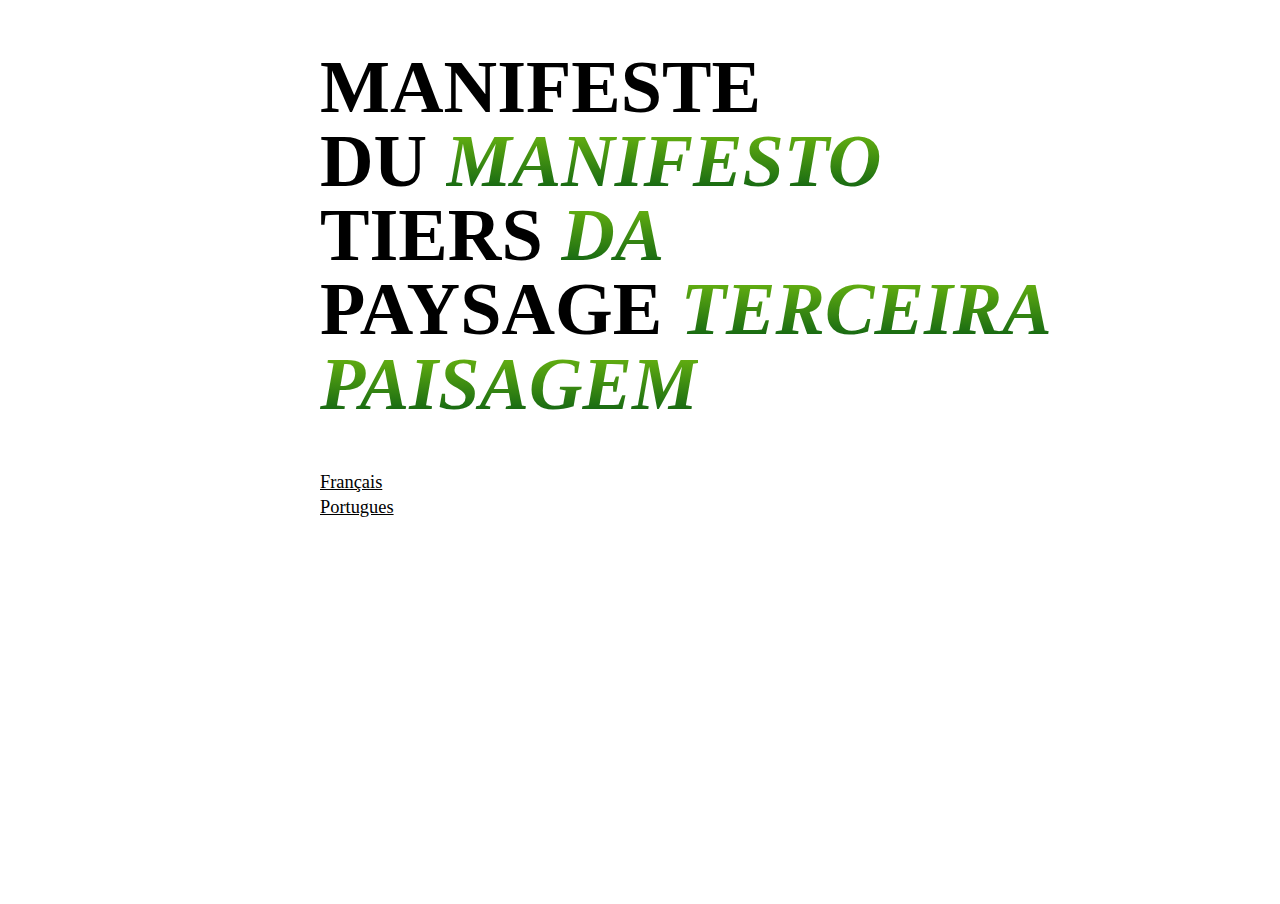
==== index.html @ 645ad901 "Commit initial" ====
<!DOCTYPE html>
<html lang="fr">
<head>
  <meta charset="UTF-8">
  <meta http-equiv="X-UA-Compatible" content="IE=edge">
  <meta name="viewport" content="width=device-width, initial-scale=1.0">
  <title>terceira paisagem</title>
  <link rel="stylesheet" href="terceirapaisagem.css">
</head>
<body>

  <header id="header">
    <h1 class="composite">
      <span>Manifeste</span> <br>
      <span>du</span> <i>MANIFESTO </i> <br>
      <span>tiers</span> <i>DA </i> <br>
      <span>paysage</span> <i>TERCEIRA </i> <br>
      <i>PAISAGEM</i>
    </h1>
    <nav>
      <a href="fr.html">Français</a><br>
      <a href="pt.html">Portugues</a>
    </nav>
    
  </header>

</body>
</html>
---- terceirapaisagem.css ----
/* ------------------------------------------ faces */

@font-face {
  font-family: "Arlt";
  src: url(fonts/arlt/ArltBlanca.ttf) format("truetype");
  font-weight: normal;
  font-style: normal;
}
@font-face {
  font-family: "Arlt";
  src: url(fonts/arlt/ArltBlanca-Italic.ttf) format("truetype");
  font-weight: normal;
  font-style: italic;
}
@font-face {
  font-family: "Arlt";
  src: url(fonts/arlt/ArltGris.ttf) format("truetype");
  font-weight: bold;
  font-style: normal;
}

/* @link https://utopia.fyi/type/calculator?c=320,18,1.25,1140,22,1.2,5,2,&s=0.75|0.5|0.25,1.5|2|3|4|6, */

:root {
  --step--2: clamp(0.69rem, calc(0.51rem + 0.25vw), 0.56rem);
  --step--1: clamp(0.70rem, calc(0.59rem + 0.53vw), 0.97rem);
  --step-0: clamp(0.88rem, calc(0.68rem + 0.98vw), 1.38rem);
  --step-1: clamp(1.09rem, calc(0.76rem + 1.66vw), 1.94rem);
  --step-2: clamp(1.37rem, calc(0.83rem + 2.70vw), 2.75rem);
  --step-3: clamp(1.71rem, calc(0.86rem + 4.25vw), 3.89rem);
  --step-4: clamp(2.14rem, calc(0.82rem + 6.56vw), 5.50rem);
  --step-5: clamp(7.77rem, calc(0.68rem + 9.96vw), 2.67rem);
  --green: rgb(2, 86, 19);
  --lightgreen: rgb(8, 126, 31);
  --gradient: linear-gradient(0deg, var(--green) 0%, rgb(120, 194, 16) 100%);
}

/* ------------------------------------------ commons */

*, *::after, *::before { box-sizing: border-box;}
body{
  font-family: "Arlt";
  font-size: clamp(0.90rem, calc(0.80rem + 0.48vw), 1.15rem);
  line-height: 1.35;
  margin: 0 2em 0 25%;  
  counter-reset: figures;
}

/* ------------------------------------------ layout */

section, #blockquote, header { margin-bottom: 30vw; }
#blockquote,
section {
  max-width: 32em;
}

/* ------------------------------------------ typeset */

h1 {
  width: 1em;
  font-size: calc(4vw + 1.25em);
  line-height: 1;
  text-transform: uppercase;
}

h2 {
  font-size: 1.25em;
}

h4 {
  font-size: 1em;
  font-weight: bold;
}

a {
  text-decoration: underline;
  color: currentColor;
}
/* ------------------------------------------ homepage */
.composite { width: auto; }
.composite i { 
  background-image:  var(--gradient);
  -webkit-background-clip: text;
  -webkit-text-fill-color: transparent; 
}



/* ------------------------------------------ #blockquote */

#blockquote{
  font-size: 2em;
  margin-right: 0;
  margin-left: 0;
}

.text {
  max-width: 26em;
  font-size: 2em;
}
/* .text p { margin: 0 0 0 2em; } */
.text h2 {
  text-transform: uppercase;
}
.text h4 {
  margin-bottom: 0;
}
.text h4 + p{
  margin-top: 0;
}
.enum {
  display: inline-block;
  margin-left: -2em;
  min-width: 2em;
}
.text .enum::after {
  content: " —";
}
h2 .enum::after {
  display: none;
}
h2 .enum {
  display: inline-block;
  text-indent: calc(-2em * 1.25);
}


/* ------------------------------------------ notes */
.fn_ref_number {
  display: inline-block;
  margin-left: -4em;
  min-width: 4em; 
}
.fns_container .fn_ref{
  display: block;
  max-width: 32em;
  font-size: .5em; 
  padding-left: 4em;
  margin-bottom: 1em;
} 

.fn_call{
  /* text-align: top; */
  position: relative;
  top: -.4em;
  font-size: .6em;
  text-decoration: underline;
  display: inline;
  margin: 0 .15em;
}

.fn { display: none;}


/* ------------------------------------------ footer */
footer {
  max-width: 42em;
  font-size: .85em; 
}

/* ------------------------------------------ index */
ul{
  list-style: none;
  padding-left: 3em;
}
ul .enum {
  margin-left: -3em;
  min-width: 3em;
  text-align: right;
  padding-right: 1em;
}
/* ------------------------------------------ figures */
img {
  max-width: 100%;
  display: block;
  mix-blend-mode: color-dodge;
}

figure{
  counter-increment: figures;
  margin: 2em 0;
  position: relative;
  background: white;  
  background: var(--gradient);
  background-attachment: fixed; 
}
figure::before{
  content: "fig. " counter(figures);
  position: absolute;
  background: white;
  margin-left: calc(-2em * 2);
  font-size: .5em;
  font-style: italic;
  color: var(--lightgreen);
}
figure::after {
  /* content: "";
  position: absolute;
  pointer-events: none;
  top: 0;
  left: 0;
  right: 0;
  bottom: 0;
  /* mix-blend-mode: color;
  background-attachment: fixed;  */
}
figcaption { 
  margin: 0;
  padding-top: 1em; font-size: .75em ; text-align: center; font-style: italic; 
  background: white;
  color: var(--lightgreen);

}
figcaption p { margin: 0;}
table{ font-size: inherit; display: none;}
table * { font-size: inherit;}

/* ------------------------------------------ nav */
#nav {
  position: fixed;
  left: 0;
  bottom: 0;
  margin: 0;
  padding: 0;
  max-width: 20%;
  padding: 1em;
  opacity: .4;
  transition: all 150ms;
  transform: translateX(-100%);
}
#nav a {
  opacity: .6;
  transition: all 150ms;
}
#nav:hover{
  opacity: 1;
}
#nav.visible {
  transform: translateX(0);
}
#nav .active a {
  /* opacity: 1; */
}
#nav .active .enum,
#nav a:hover .enum {
  margin-left: 0;
  text-align: left;
  min-width: auto;
}
#nav a:hover{
  opacity: 1;
}
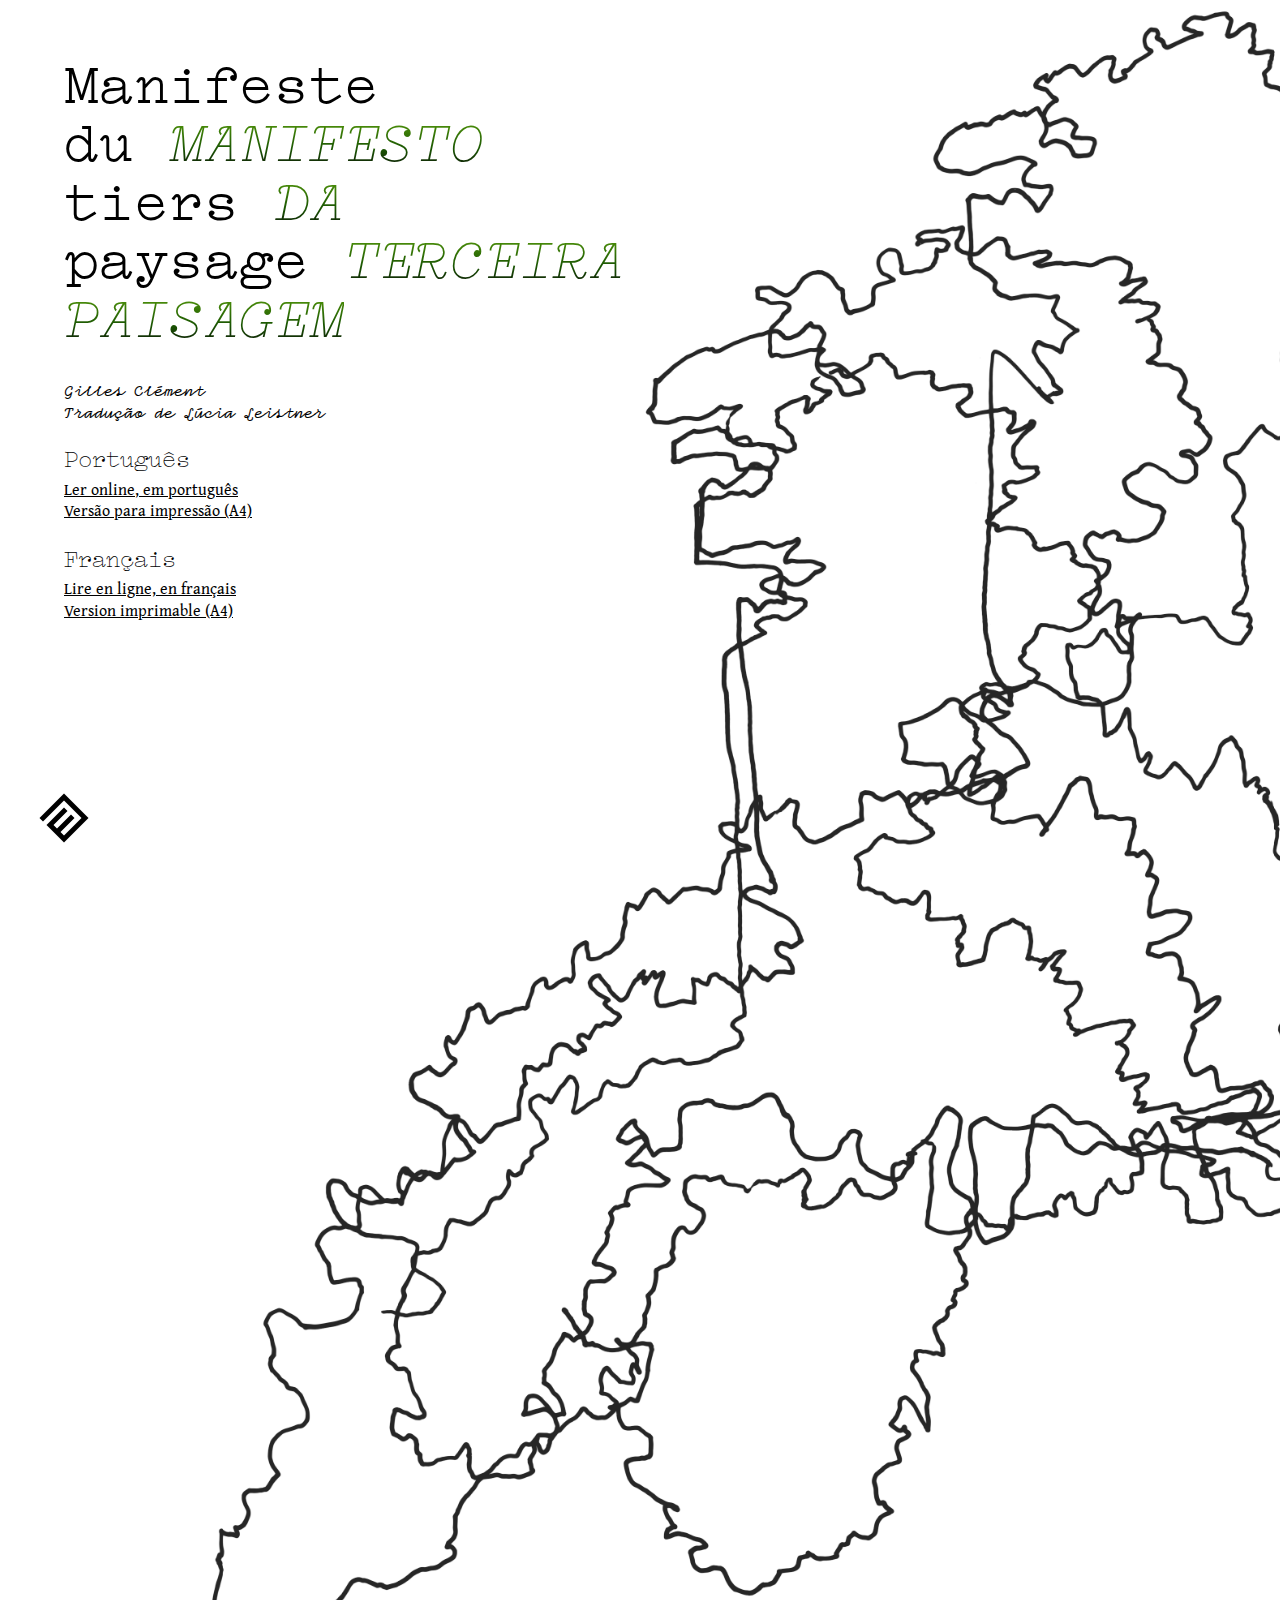
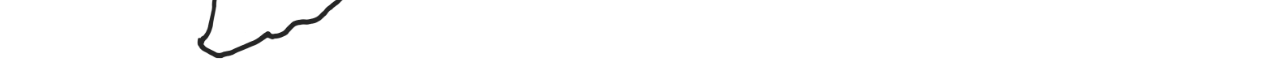
==== commit 29e763e5: "Update" ====
--- a/index.html
+++ b/index.html
@@ -4,25 +4,45 @@
   <meta charset="UTF-8">
   <meta http-equiv="X-UA-Compatible" content="IE=edge">
   <meta name="viewport" content="width=device-width, initial-scale=1.0">
-  <title>terceira paisagem</title>
-  <link rel="stylesheet" href="terceirapaisagem.css">
+  <title>Terceira paisagem</title>
+  <link rel="stylesheet" href="css/terceirapaisagem.css">
+
 </head>
 <body>
 
-  <header id="header">
-    <h1 class="composite">
-      <span>Manifeste</span> <br>
-      <span>du</span> <i>MANIFESTO </i> <br>
-      <span>tiers</span> <i>DA </i> <br>
-      <span>paysage</span> <i>TERCEIRA </i> <br>
-      <i>PAISAGEM</i>
-    </h1>
-    <nav>
-      <a href="fr.html">Français</a><br>
-      <a href="pt.html">Portugues</a>
-    </nav>
-    
-  </header>
+    <header id="header">
+      <div>
+        <h1 class="composite">
+          <span>Manifeste</span> <br>
+          <span>du</span> <i>MANIFESTO </i> <br>
+          <span>tiers</span> <i>DA </i> <br>
+          <span>paysage</span> <i>TERCEIRA </i> <br>
+          <i>PAISAGEM</i>
+        </h1>
+        <h2>Gilles Clément</h2>
+        <p>Tradução de Lúcia Leistner</p>
+        <article id="home">
+          <h2>Português</h2>
+          <p>
+            <a href="https://maisondeseditions.fr/tp/pt.php">Ler online, em português</a><br>
+            <a href="https://maisondeseditions.fr/tp/pt.php?print">Versão para impressão (A4)</a>
+          </p>
+          <h2>Français</h2>
+          <p>
+
+            <a href="https://maisondeseditions.fr/tp/fr.php">Lire en ligne, en français</a><br>
+            <a href="https://maisondeseditions.fr/tp/fr.php?print">Version imprimable (A4)</a>
+          </p>
+        </article>
+      </div>
+      <figure id="echo">
+        <span class="">
+          <img src="images/echo.nb.png" alt="Echo d’un tiers paysage">
+        </span>
+      </figure>
+    </header>
+
+    <a href="https://maisondeseditions.fr" id="maisondeseditions"><img src="images/logo.svg" alt="Maison des éditions"></a>
 
 </body>
 </html>--- a/css/terceirapaisagem.css
+++ b/css/terceirapaisagem.css
@@ -0,0 +1,511 @@
+/* ------------------------------------------ faces */
+
+@font-face {
+  font-family: "Gentium";
+  src: url(fonts/gentium/GentiumBookPlus-Regular.ttf) format("truetype");
+  font-weight: normal;
+  font-style: normal;
+}
+@font-face {
+  font-family: "Gentium";
+  src: url(fonts/gentium/GentiumBookPlus-Italic.ttf) format("truetype");
+  font-weight: normal;
+  font-style: italic
+}
+@font-face {
+  font-family: "Gentium";
+  src: url(fonts/gentium/GentiumBookPlus-Bold.ttf) format("truetype");
+  font-weight: bold;
+  font-style: normal;
+}
+@font-face {
+  font-family: "Gentium";
+  src: url(fonts/gentium/GentiumBookPlus-BoldItalic.ttf) format("truetype");
+  font-weight: bold;
+  font-style: italic;
+}
+
+@font-face {
+  font-family: "Compagnon";
+  src: url(fonts/compagnon/Compagnon-Bold.woff2) format("woff2");
+  font-weight: bold;
+  font-style: normal;
+}
+@font-face {
+  font-family: "Compagnon";
+  src: url(fonts/compagnon/Compagnon-Italic.woff2) format("woff2");
+  font-weight: normal;
+  font-style: italic;
+}
+@font-face {
+  font-family: "Compagnon";
+  src: url(fonts/compagnon/Compagnon-Light.woff2) format("woff2");
+  font-weight: 200;
+  font-style: normal;
+}
+@font-face {
+  font-family: "Compagnon";
+  src: url(fonts/compagnon/Compagnon-Medium.woff2) format("woff2");
+  font-weight: 600;
+  font-style: normal;
+}
+@font-face {
+  font-family: "Compagnon";
+  src: url(fonts/compagnon/Compagnon-Roman.woff2) format("woff2");
+  font-weight: normal;
+  font-style: normal;
+}
+
+/* @link https://utopia.fyi/type/calculator?c=320,18,1.25,1140,22,1.2,5,2,&s=0.75|0.5|0.25,1.5|2|3|4|6, */
+
+:root {
+  --step--2: clamp(0.69rem, calc(0.51rem + 0.25vw), 0.56rem);
+  --step--1: clamp(0.70rem, calc(0.59rem + 0.53vw), 0.97rem);
+  --step-0: clamp(0.88rem, calc(0.68rem + 0.98vw), 1.38rem);
+  --step-1: clamp(1.09rem, calc(0.76rem + 1.66vw), 1.94rem);
+  --step-2: clamp(1.37rem, calc(0.83rem + 2.70vw), 2.75rem);
+  --step-3: clamp(1.71rem, calc(0.86rem + 4.25vw), 3.89rem);
+  --step-4: clamp(2.14rem, calc(0.82rem + 6.56vw), 5.50rem);
+  --step-5: clamp(7.77rem, calc(0.68rem + 9.96vw), 2.67rem);
+  --green: rgb(2, 86, 19);
+  --lightgreen: rgb(22, 126, 8);
+  --gradient: linear-gradient(0deg, rgb(13, 22, 9) 0%, rgb(26, 86, 2) 30%,  rgb(120, 194, 16) 100%);
+}
+
+/* ------------------------------------------ commons */
+
+*, *::after, *::before { box-sizing: border-box;}
+html {
+  font-size: 100%;
+}
+body{
+  font-family: "Gentium";
+  /* font-family: "Sneaky Times"; */
+  font-size: clamp(0.90rem, calc(0.80rem + 0.48vw), 1.15rem);
+  font-size: var(--step--1);
+  font-size: 1rem;
+  line-height: 1.35;
+  margin: 0;
+  counter-reset: figures;
+  overflow-x: hidden;
+}
+
+/* ------------------------------------------ layout */
+
+section, #blockquote, footer { margin: 0 2em 0 25%; }
+section, #blockquote, header { margin-bottom: 30vh; }
+section, #blockquote { max-width: 32em; }
+
+/* ------------------------------------------ typeset */
+
+h1 {
+  /* width: 1em; */
+  font-size: calc(3vw + 1.25em);
+  line-height: 1;
+  /* text-transform: uppercase; */
+  font-family: "Compagnon";
+  font-weight: normal;
+}
+h2 {
+  font-size: 1em;
+}
+
+h4 {
+  font-size: 1em;
+  font-weight: bold;
+}
+
+a {
+  text-decoration: underline;
+  color: currentColor;
+}
+/* ------------------------------------------ nav */
+#tools {
+  position: fixed;
+  top: 1em;
+  left: 1em;
+  z-index: 800;
+}
+#menulink{
+  width: 1em;
+  height: 1em;
+  border-radius: .5em;
+  background: transparent;
+  border: 1px solid;
+  cursor: pointer;
+  position: absolute;
+}
+#menulink  span {
+  clip: rect(1px, 1px, 1px, 1px);
+  clip-path: inset(50%);
+  height: 1px;
+  width: 1px;
+  margin: -1px;
+  overflow: hidden;
+  padding: 0;
+  display: block;
+}
+#menulink :hover {
+  background: #000;
+}
+
+
+/* ------------------------------------------ echo */
+#echo {
+  transform: translateX(25%);
+  margin: 0;
+  width: 100vw;
+  right: 10vw;
+  top: 0;
+  z-index: -1;
+  position: absolute;
+  max-width: 1280px;
+  /* border-bottom: 1px solid turquoise; */
+}
+#echo img {display: block;}
+#echo .image {
+  background-size: 100% 100%;
+}
+#header {
+  padding-bottom:calc(130vw );
+  margin-bottom: 0 !important;
+  /* border-bottom: 1px solid turquoise; */
+}
+#header h1 {
+  margin-top: 0;
+}
+
+#header h2, #header p {
+  font-family: "Compagnon";
+  font-weight: bold;
+  margin: 0;
+}
+
+
+#header div {
+  position: absolute;
+  z-index: 1;
+  padding: 3em 4em ;
+}
+@media screen and (min-width:1280px) {
+  #header {
+    padding-bottom: calc(1676px);
+  }
+}
+/* ------------------------------------------ homepage */
+.composite { width: auto; }
+.composite i { 
+  background-image:  var(--gradient);
+  -webkit-background-clip: text;
+  -webkit-text-fill-color: transparent; 
+}
+#home h2 {
+  font-weight: 200;
+  font-size: 1.5em;
+  margin-top: 1em;
+}
+#home p{
+  font-family: "Gentium";
+  font-weight: normal;
+}
+#maisondeseditions {
+  position: fixed;
+  bottom: 2em;
+  width: 50px;
+  left: 4em;
+  transform: translate(-50%, -50%);
+}
+/* ------------------------------------------ #blockquote */
+
+#blockquote{
+  font-size: 2em;
+}
+#blockquote > :first-child {
+  text-indent: -.5em;
+}
+
+/* .sieyes {
+  font-family: "Compagnon";
+  font-weight: bold;
+  font-style: normal;
+}
+.sieyes em {
+  font-style: normal;
+} */
+
+
+/* ------------------------------------------ text */
+
+.text {
+  max-width: 30em;
+  font-size: var(--step-1);
+}
+/* .text p { margin: 0 0 0 2em; } */
+.text h2 {
+  /* text-transform: uppercase; */
+  font-family: "Compagnon";
+  font-weight: 200;
+}
+.text h4 {
+  margin-bottom: 0;
+}
+.text h4 + p{
+  margin-top: 0;
+}
+.enum {
+  display: inline-block;
+  margin-left: -2em;
+  min-width: 2em;
+}
+.text .enum {
+  font-family: "Compagnon";
+  font-weight: 200;
+}
+.text .enum::after {
+  content: " ";
+}
+h2 .enum::after {
+  display: none;
+}
+h2 .enum {
+  display: inline-block;
+  text-indent: calc(-2em * 1.25);
+}
+
+
+/* ------------------------------------------ notes */
+.fn_ref_number {
+  display: inline-block;
+  margin-left: -4em;
+  min-width: 4em; 
+}
+.fns_container .fn_ref{
+  display: block;
+  max-width: 32em;
+  font-size: 1rem; 
+  padding-left: 4em;
+  margin-bottom: 1em;
+} 
+
+.fn_call{
+  /* text-align: top; */
+  position: relative;
+  top: -.4em;
+  font-size: .6em;
+  text-decoration: underline;
+  display: inline;
+  margin: 0 .15em;
+}
+
+.fn, .ndt { display: none;}
+
+.fn-back { text-decoration: none;}
+/* ------------------------------------------ footer */
+footer {
+  max-width: 42em;
+  padding-bottom: 4em;
+}
+footer p {
+  margin: 0;
+}
+hr {
+  height: 0;
+  background: transparent;
+  border: none;
+  border-bottom: 1px solid;
+  width: 2em;
+  margin: 1em 0;
+}
+
+/* ------------------------------------------ index */
+#index h2 {
+  font-family: "Compagnon";
+  font-style: normal;
+  font-weight: bold;
+  font-size: 1.25em
+}
+#index h3 {
+  font-family: "Compagnon";
+  font-style: normal;
+  font-weight: normal;
+  font-size: 1.25em;
+}
+ul{
+  list-style: none;
+  padding-left: 3em;
+  margin-left: -3em;
+}
+ul .enum {
+  margin-left: -3em;
+  min-width: 3em;
+  text-align: right;
+  padding-right: 1em;
+}
+/* ------------------------------------------ figures */
+img {
+  max-width: 100%;
+  display: block;
+  mix-blend-mode: color-dodge;
+}
+.text figure{
+  counter-increment: figures;
+  margin: 2em 0;
+  position: relative;
+  background: white;  
+  background-attachment: fixed; 
+  display: flex;
+  flex-direction: column;
+  align-items: flex-start;
+}
+.text figure::before{
+  content: "fig. " counter(figures);
+  position: absolute;
+  background: white;
+  margin-left: calc(-2em * 2);
+  font-size: 1rem;
+  /* font-style: italic; */
+  color: var(--lightgreen);
+  font-family: "Compagnon";
+  font-weight: bold;
+  z-index: 2;
+}
+figcaption { 
+  margin: 0;
+  padding: 1.5em 0 2.5em; 
+  text-align: center; 
+  font-style: italic; 
+  font-size: 1rem ; 
+  text-align: left; 
+  /* font-style: normal; */
+  background: white;
+  color: var(--lightgreen);
+  background: white;
+  text-align: center;
+  font-family: Compagnon;
+  font-weight: normal;
+  margin: 0 auto;
+}
+figcaption p { margin: 0;}
+
+figure .image {
+  display: block;
+  background: var(--gradient);
+  background-size: 100% 100vh;
+  background-attachment: fixed;
+}
+.text #fig-5, 
+.text #fig-1 {
+  display: grid;
+  grid-template-columns: repeat(3, 1fr);
+  grid-gap: 2em;
+}
+.text #fig-6 figcaption{
+  display: grid;
+  grid-template-columns: 1fr 1fr;
+  grid-gap: 2em;
+}
+.text #fig-6 figcaption p:last-child:not(:first-child){ grid-column: span 2; }
+.text #fig-6 figcaption p:nth-child(1){ text-align: left; }
+.text #fig-6 figcaption p:nth-child(2){ text-align: right; }
+
+.text #fig-7 figcaption{
+  display: flex;
+  justify-content: space-between;
+  gap: 2em;
+  align-items: center;
+}
+.text #fig-8 figcaption{
+  display: grid;
+  grid-gap: 2em;
+  grid-template-columns: repeat(6, 1fr);
+}
+.text #fig-8 figcaption :nth-child(1) { grid-column: span 2;}
+.text #fig-8 figcaption :nth-child(2) { grid-column: span 2;}
+.text #fig-8 figcaption :nth-child(3) { grid-column: span 2;}
+.text #fig-8 figcaption :nth-child(4) { grid-column: span 3;}
+.text #fig-8 figcaption :nth-child(5) { grid-column: span 3;}
+
+.text #fig-9 figcaption{
+  display: grid;
+  grid-template-columns: 1fr 1fr;
+  grid-gap: 2em;
+}
+.text #fig-9 figcaption p:last-child{ grid-column: span 2; }
+.text #fig-9 figcaption p:nth-child(1){ text-align: left; }
+.text #fig-9 figcaption p:nth-child(2){ text-align: right; }
+
+.text #fig-10 figcaption{
+  display: flex;
+  justify-content: space-between;
+  gap: 2em;
+  align-items: center;
+}
+.text #fig-11 figcaption{
+  display: grid;
+  grid-template-columns: 1fr 1fr;
+  grid-gap: 2em;
+}
+.text #fig-11 figcaption p:last-child{ grid-column: span 2; }
+.text #fig-11 figcaption p:nth-child(1){ text-align: left; }
+.text #fig-11 figcaption p:nth-child(2){ text-align: right; }
+
+.text #fig-14 figcaption{
+  display: grid;
+  grid-template-columns: 1fr 1fr;
+  grid-gap: 2em;
+}
+.text #fig-14 figcaption div:last-child{ grid-column: span 2; }
+.text #fig-14 figcaption div:nth-child(1){ text-align: left; }
+.text #fig-14 figcaption div:nth-child(2){ text-align: right; }
+
+
+.text #fig-15 figcaption p:nth-child(2) {text-align: right;}
+.text #fig-15 figcaption p:last-child,
+.text #fig-16 figcaption,
+.text #fig-17 figcaption,
+.text #fig-18 figcaption{
+  display: flex;
+  justify-content: space-between;
+  gap: 2em;
+  align-items: center;
+}
+.text #fig-19 figcaption{
+  display: grid;
+  grid-gap: 2em;
+  grid-template-columns: repeat(5,1fr);
+}
+/* ------------------------------------------ nav */
+#nav {
+  position: fixed;
+  left: 0;
+  bottom: 0;
+  margin: 0;
+  padding: 0;
+  max-width: 20%;
+  padding: 1em;
+  opacity: .4;
+  transition: all 150ms;
+  transform: translateX(-100%);
+}
+#nav a {
+  opacity: .6;
+  transition: all 150ms;
+}
+#nav:hover{
+  opacity: 1;
+}
+#nav.visible {
+  transform: translateX(0);
+}
+#nav .active a {
+  /* opacity: 1; */
+}
+#nav .active .enum,
+#nav a:hover .enum {
+  margin-left: 0;
+  text-align: left;
+  min-width: auto;
+}
+#nav a:hover{
+  opacity: 1;
+}
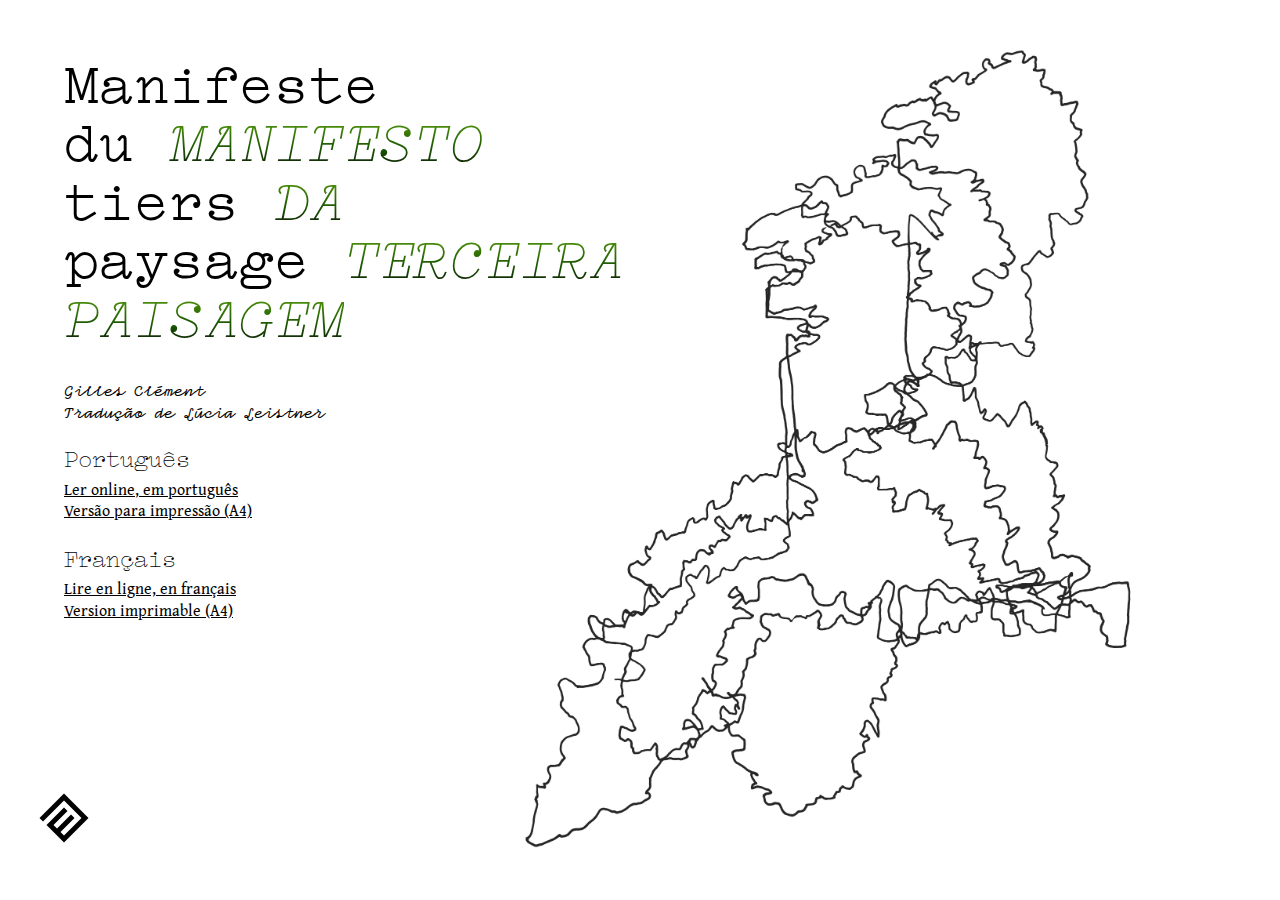
==== commit 5737c4ca: "RWD" ====
--- a/index.html
+++ b/index.html
@@ -8,7 +8,7 @@
   <link rel="stylesheet" href="css/terceirapaisagem.css">
 
 </head>
-<body>
+<body class="home">
 
     <header id="header">
       <div>
--- a/css/terceirapaisagem.css
+++ b/css/terceirapaisagem.css
@@ -122,8 +122,9 @@
 /* ------------------------------------------ nav */
 #tools {
   position: fixed;
-  top: 1em;
-  left: 1em;
+  top: 0em;
+  left: 0em;
+  padding: 1em;
   z-index: 800;
 }
 #menulink{
@@ -131,6 +132,7 @@
   height: 1em;
   border-radius: .5em;
   background: transparent;
+  color: inherit;
   border: 1px solid;
   cursor: pointer;
   position: absolute;
@@ -145,29 +147,50 @@
   padding: 0;
   display: block;
 }
-#menulink :hover {
+#menulink:hover {
   background: #000;
 }
-
-
+#menu {
+  display: none;
+}
+#tools.visible #menu {
+  margin-top: 2em;
+  display: block;
+}
+#tools.visible {
+  width: 100%;
+  max-width: 450px;
+  background: #000;
+  color: white;
+  bottom: 0;
+}
+#tools a{
+  text-decoration: none;
+}
+#tools a:hover{
+  text-decoration: underline;
+}
 /* ------------------------------------------ echo */
 #echo {
-  transform: translateX(25%);
+  transform: translateX(15%);
   margin: 0;
   width: 100vw;
-  right: 10vw;
+  height: 100vh;
   top: 0;
   z-index: -1;
   position: absolute;
-  max-width: 1280px;
+  padding: 5vh;
   /* border-bottom: 1px solid turquoise; */
 }
-#echo img {display: block;}
-#echo .image {
-  background-size: 100% 100%;
-}
+#echo img {
+  display: block;
+  height: 100%;
+  object-fit: contain;
+  width: 100%;
+}
+
 #header {
-  padding-bottom:calc(130vw );
+  padding-bottom:calc(100vh );
   margin-bottom: 0 !important;
   /* border-bottom: 1px solid turquoise; */
 }
@@ -187,11 +210,7 @@
   z-index: 1;
   padding: 3em 4em ;
 }
-@media screen and (min-width:1280px) {
-  #header {
-    padding-bottom: calc(1676px);
-  }
-}
+
 /* ------------------------------------------ homepage */
 .composite { width: auto; }
 .composite i { 
@@ -218,7 +237,7 @@
 /* ------------------------------------------ #blockquote */
 
 #blockquote{
-  font-size: 2em;
+  font-size: var(--step-1);
 }
 #blockquote > :first-child {
   text-indent: -.5em;
@@ -260,6 +279,7 @@
 .text .enum {
   font-family: "Compagnon";
   font-weight: 200;
+  line-height: 0;
 }
 .text .enum::after {
   content: " ";
@@ -271,7 +291,6 @@
   display: inline-block;
   text-indent: calc(-2em * 1.25);
 }
-
 
 /* ------------------------------------------ notes */
 .fn_ref_number {
@@ -306,7 +325,7 @@
   padding-bottom: 4em;
 }
 footer p {
-  margin: 0;
+  margin: 0 0 1em;
 }
 hr {
   height: 0;
@@ -509,3 +528,36 @@
 #nav a:hover{
   opacity: 1;
 }
+
+@media screen and (max-width:600px) {
+  :root{
+    --gradient: linear-gradient(0deg, rgb(13, 22, 9) 0%, rgb(26, 86, 2) 30%,  rgb(78, 131, 5) 100%);
+  }
+  #nav { display: none;}
+
+  section, #blockquote, footer { margin: 0 1em 0 2em; }
+  section, #blockquote, header { margin-bottom: 30vh; }
+  #header div { padding: 2em;}
+  #tools { position: absolute; top: calc(100vh - 3em); left: calc(100vw - 3em);}
+  ul .enum { margin-left: 0; text-align: left;}
+  .enum { font-size: .75em;font-size: .75em;
+    top: -.05em;
+    position: relative; }
+  h2 .enum {margin-left: 0; text-indent: 0; font-size: 1em; min-width: 2em;}
+  .fns_container .fn_ref {padding-left: 0; font-size: .75em;}
+  .fn_ref_number  {margin-left: 0; min-width: 2em;}
+  .text figure::before{
+    margin: -1.5em 0 0 0;
+  }
+  .text figure::before,
+  figcaption {font-size: .75em;}
+  .text figure { grid-template-columns: 1fr !important;}
+  .text figcaption { display: block !important}
+  figure .image { background: none;}
+  .image img { mix-blend-mode: normal;}
+  #echo {transform: translateX(0);}
+  #echo img {
+    object-position: 50% 80%;
+  }
+  .home #echo { display: none;}
+}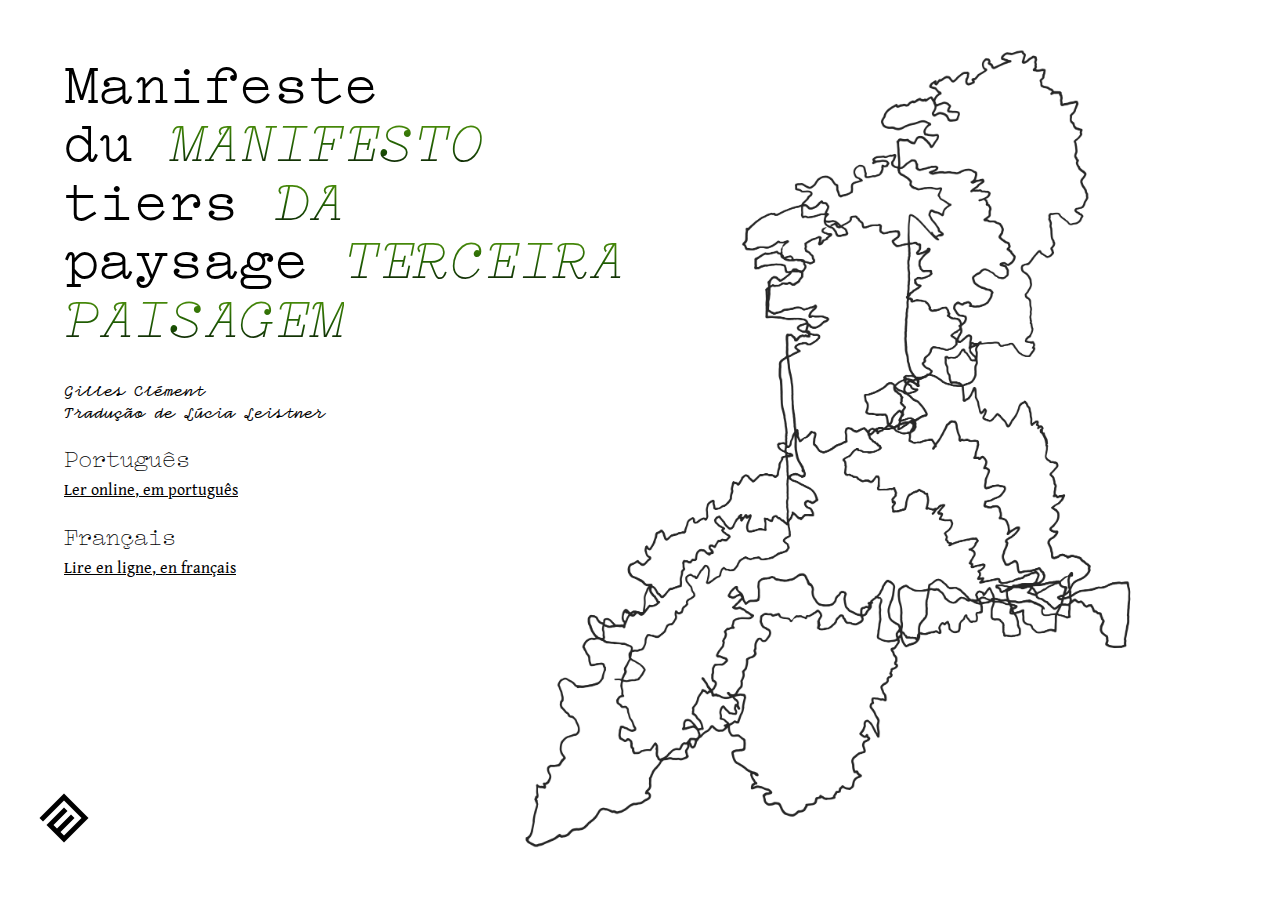
==== commit 93f89c27: "Pre-publication" ====
--- a/index.html
+++ b/index.html
@@ -4,7 +4,28 @@
   <meta charset="UTF-8">
   <meta http-equiv="X-UA-Compatible" content="IE=edge">
   <meta name="viewport" content="width=device-width, initial-scale=1.0">
-  <title>Terceira paisagem</title>
+  
+  <!-- Primary Meta Tags -->
+  <title>Manifeste du Tiers Paysage — Gilles Clément</title>
+  <meta name="title" content="Manifeste du Tiers Paysage — Gilles Clément">
+  <meta name="description" content="Fragment indécidé du jardin planétaire, le Tiers paysage est constitué de l'ensemble des lieux délaissés.">
+
+  <!-- Open Graph / Facebook -->
+  <meta property="og:type" content="website">
+  <meta property="og:url" content="https://maisondeseditions.fr/tp/">
+  <meta property="og:title" content="Manifeste du Tiers Paysage — Gilles Clément">
+  <meta property="og:description" content="Fragment indécidé du jardin planétaire, le Tiers paysage est constitué de l'ensemble des lieux délaissés.">
+  <meta property="og:image" content="https://maisondeseditions.fr/tp/ogp.png">
+
+  <!-- Twitter -->
+  <meta property="twitter:card" content="summary_large_image">
+  <meta property="twitter:url" content="https://maisondeseditions.fr/tp/">
+  <meta property="twitter:title" content="Manifeste du Tiers Paysage — Gilles Clément">
+  <meta property="twitter:description" content="Fragment indécidé du jardin planétaire, le Tiers paysage est constitué de l'ensemble des lieux délaissés.">
+  <meta property="twitter:image" content="https://maisondeseditions.fr/tp/ogp.png">
+
+  <link rel="canonical" href="https://maisondeseditions.fr/tp/">
+
   <link rel="stylesheet" href="css/terceirapaisagem.css">
 
 </head>
@@ -14,24 +35,22 @@
       <div>
         <h1 class="composite">
           <span>Manifeste</span> <br>
-          <span>du</span> <i>MANIFESTO </i> <br>
-          <span>tiers</span> <i>DA </i> <br>
-          <span>paysage</span> <i>TERCEIRA </i> <br>
-          <i>PAISAGEM</i>
+          <span>du</span> <i lang="pt-BR">MANIFESTO </i> <br>
+          <span>tiers</span> <i lang="pt-BR">DA </i> <br>
+          <span>paysage</span> <i lang="pt-BR">TERCEIRA </i> <br>
+          <i lang="pt-BR">PAISAGEM</i>
         </h1>
         <h2>Gilles Clément</h2>
-        <p>Tradução de Lúcia Leistner</p>
+        <p lang="pt-BR">Tradução de Lúcia Leistner</p>
         <article id="home">
-          <h2>Português</h2>
+          <h2 lang="pt-BR">Português</h2>
           <p>
-            <a href="https://maisondeseditions.fr/tp/pt.php">Ler online, em português</a><br>
-            <a href="https://maisondeseditions.fr/tp/pt.php?print">Versão para impressão (A4)</a>
+            <a lang="pt-BR" href="pt.php">Ler online, em português</a><br>
           </p>
           <h2>Français</h2>
           <p>
 
-            <a href="https://maisondeseditions.fr/tp/fr.php">Lire en ligne, en français</a><br>
-            <a href="https://maisondeseditions.fr/tp/fr.php?print">Version imprimable (A4)</a>
+            <a href="fr.php">Lire en ligne, en français</a><br>
           </p>
         </article>
       </div>
--- a/css/terceirapaisagem.css
+++ b/css/terceirapaisagem.css
@@ -154,8 +154,13 @@
   display: none;
 }
 #tools.visible #menu {
-  margin-top: 2em;
-  display: block;
+  /* margin-top: 2em; */
+  display: block;
+}
+@media (min-width:600px) {
+  #tools.visible #menu {
+    margin-top: 2em;   
+  }
 }
 #tools.visible {
   width: 100%;
@@ -163,6 +168,8 @@
   background: #000;
   color: white;
   bottom: 0;
+  top: 0;
+  left: 0;
 }
 #tools a{
   text-decoration: none;
@@ -192,11 +199,14 @@
 #header {
   padding-bottom:calc(100vh );
   margin-bottom: 0 !important;
+  position: relative;
+  overflow: hidden;
   /* border-bottom: 1px solid turquoise; */
 }
 #header h1 {
   margin-top: 0;
 }
+#header .min { display: none;}
 
 #header h2, #header p {
   font-family: "Compagnon";
@@ -390,7 +400,7 @@
 }
 figcaption { 
   margin: 0;
-  padding: 1.5em 0 2.5em; 
+  padding: .5em 0 2.5em; 
   text-align: center; 
   font-style: italic; 
   font-size: 1rem ; 
@@ -529,16 +539,30 @@
   opacity: 1;
 }
 
+#gilles-clement {
+  scroll-margin-top: 2em ;
+}
+footer #maisondeseditions {
+  position: static;
+  width: 50px;
+  transform: none;
+  display: block;
+  margin-top: 2em;
+}
 @media screen and (max-width:600px) {
+  body {
+    line-height: 1.3;
+  }
   :root{
     --gradient: linear-gradient(0deg, rgb(13, 22, 9) 0%, rgb(26, 86, 2) 30%,  rgb(78, 131, 5) 100%);
   }
   #nav { display: none;}
-
+  
   section, #blockquote, footer { margin: 0 1em 0 2em; }
   section, #blockquote, header { margin-bottom: 30vh; }
   #header div { padding: 2em;}
-  #tools { position: absolute; top: calc(100vh - 3em); left: calc(100vw - 3em);}
+  #tools { position: fixed; top:auto; left: auto; right: 0em; bottom: 0em;}
+   #menulink {right: 1em; bottom: 1em;}
   ul .enum { margin-left: 0; text-align: left;}
   .enum { font-size: .75em;font-size: .75em;
     top: -.05em;
@@ -560,4 +584,10 @@
     object-position: 50% 80%;
   }
   .home #echo { display: none;}
+  #maisondeseditions {
+    left: auto;
+    right: 1em;
+    bottom: 1em;
+  }
+  #header .min { display: block;}
 }